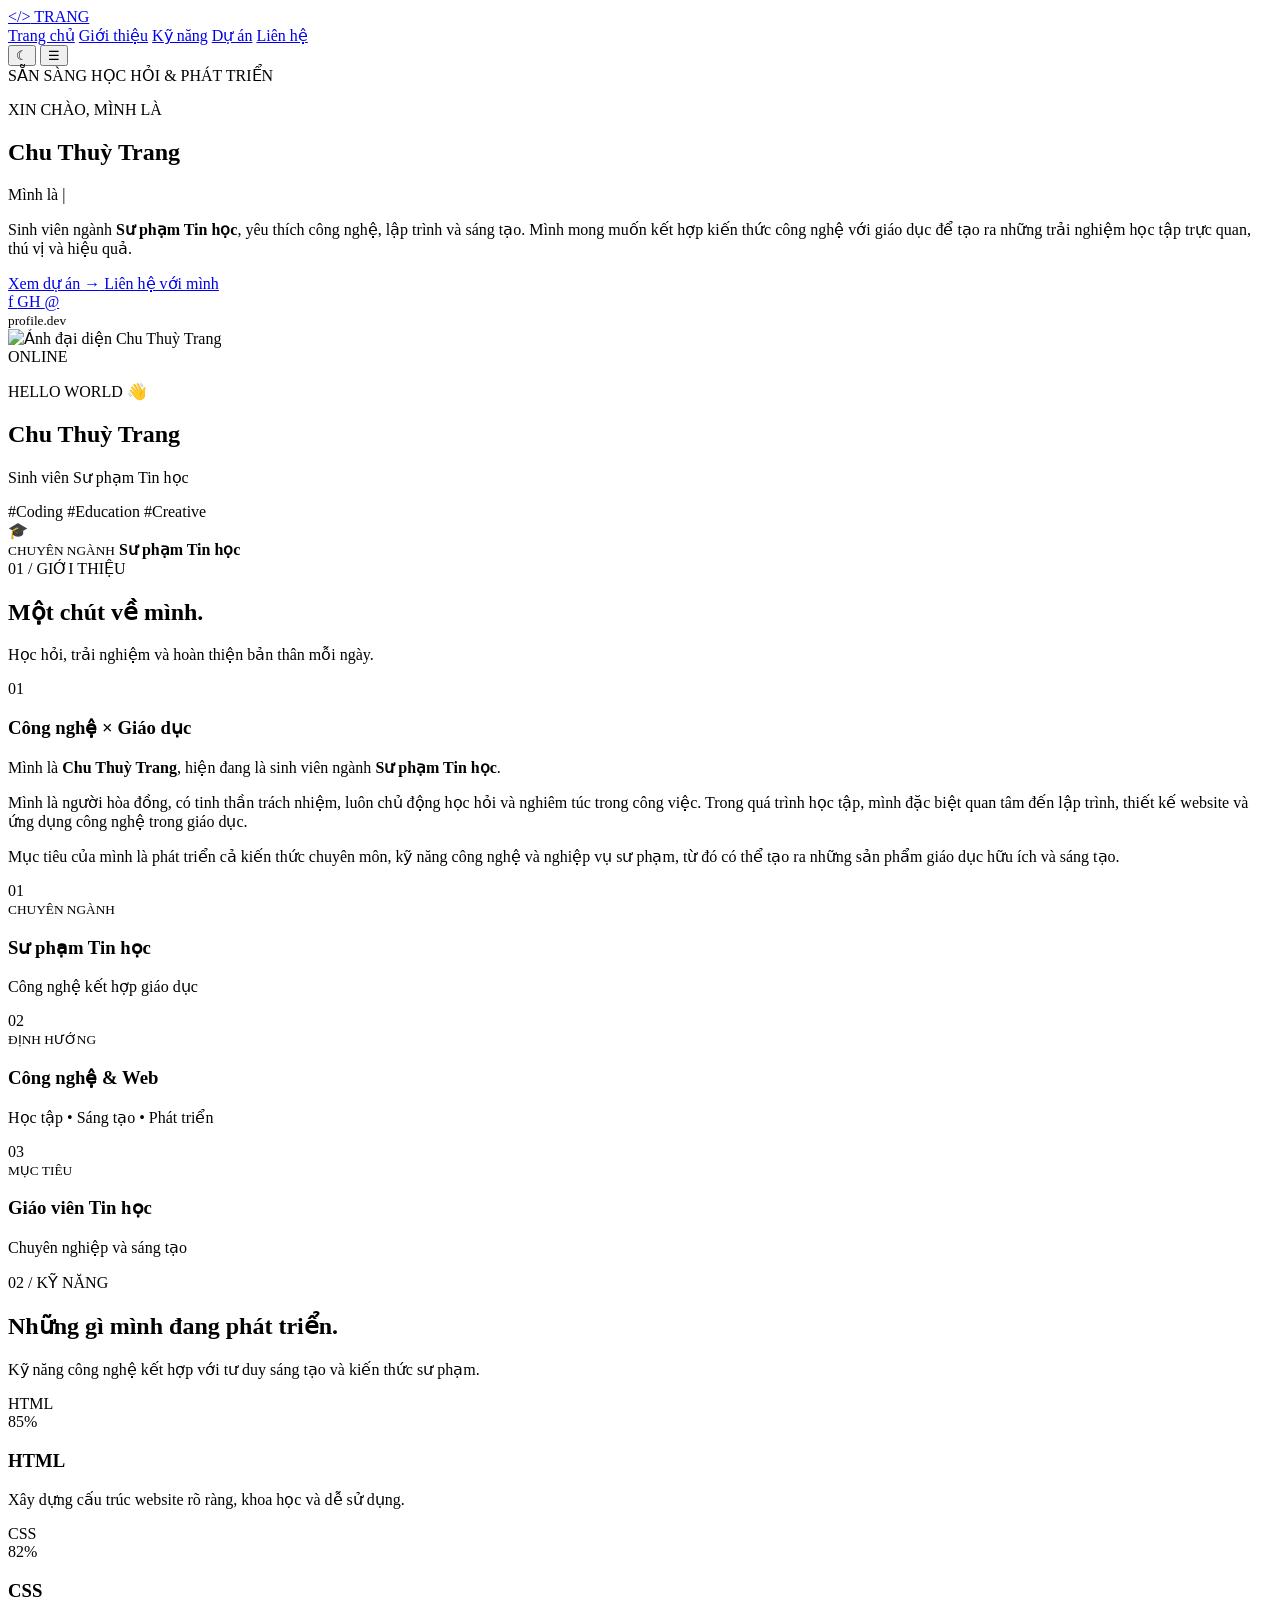
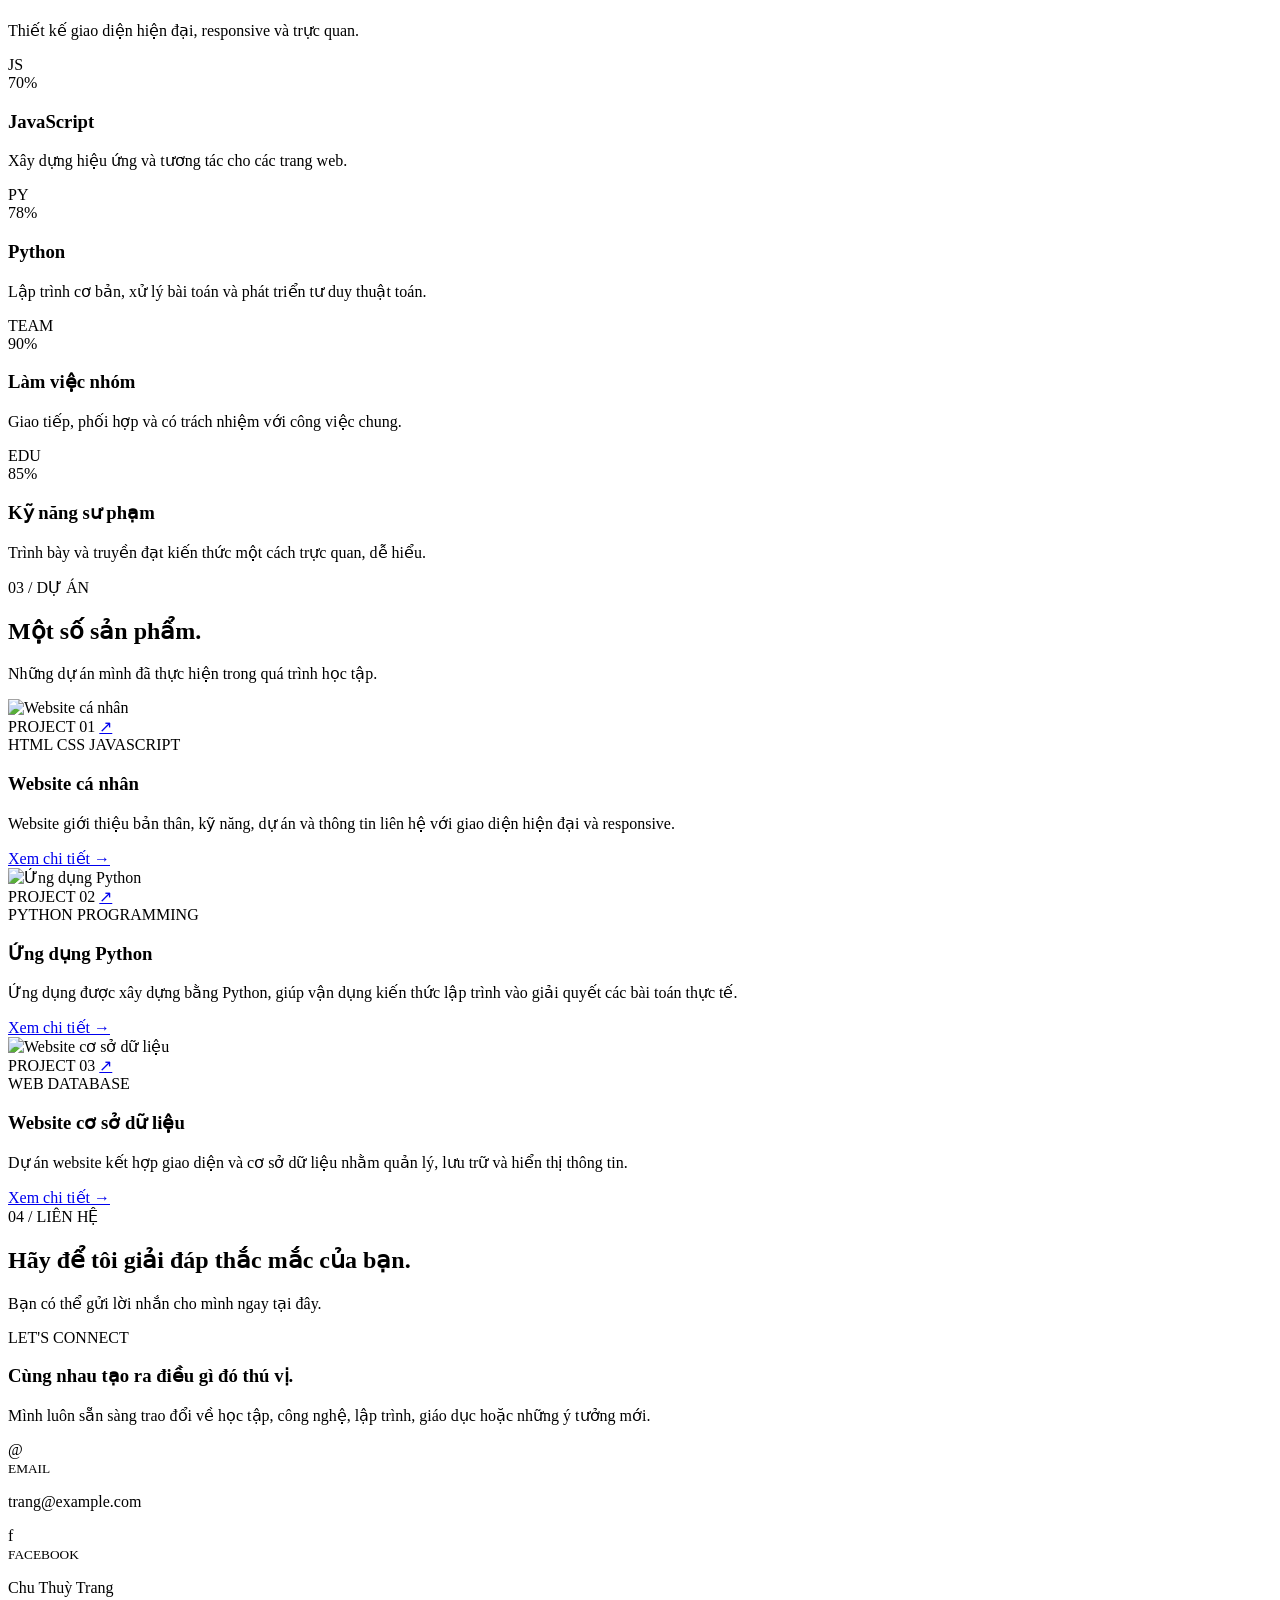
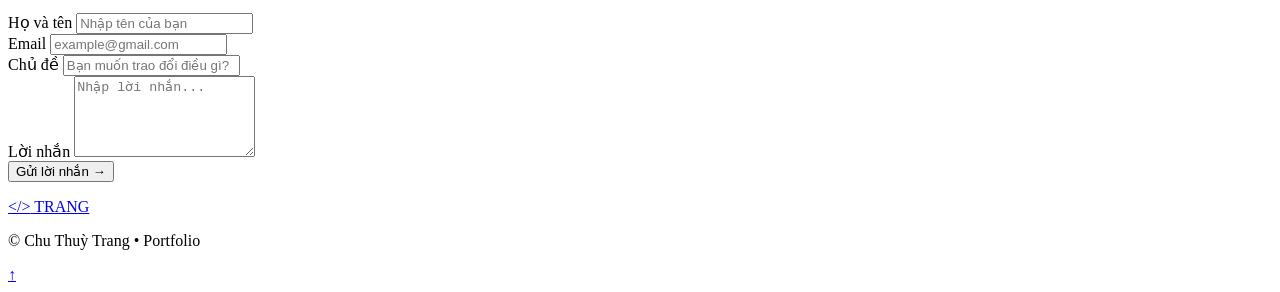
==== index.html @ f40e89d6 "Add files via upload" ====
<!DOCTYPE html>
<html lang="vi">
<head>
    <meta charset="UTF-8">
    <meta name="viewport" content="width=device-width, initial-scale=1.0">

    <title>Chu Thuỳ Trang | Portfolio</title>

    <!-- CSS nằm ngoài thư mục js -->
    <link rel="stylesheet" href="../css/style.css">
</head>

<body>

<!-- ================= HEADER ================= -->

<header class="header">
<a href="#home" class="logo">
        <span>&lt;/&gt;</span> TRANG
    </a>

    <nav class="navbar" id="navbar">
        <a href="#home" class="active">Trang chủ</a>
        <a href="#about">Giới thiệu</a>
        <a href="#skills">Kỹ năng</a>
        <a href="#projects">Dự án</a>
        <a href="#contact">Liên hệ</a>
    </nav>

    <div class="header-right">

        <button id="themeBtn" class="theme-btn" aria-label="Đổi giao diện">
            ☾
        </button>

        <button id="menuBtn" class="menu-btn" aria-label="Mở menu">
            ☰
        </button>

    </div>

</header>


<main>

<!-- ================= HOME ================= -->

<section class="hero" id="home">

    <div class="glow glow-one"></div>
    <div class="glow glow-two"></div>

    <div class="hero-content reveal">

        <div class="available">
            <span></span>
            SẴN SÀNG HỌC HỎI & PHÁT TRIỂN
        </div>

        <p class="hello">
            XIN CHÀO, MÌNH LÀ
        </p>

        <h1>
            Chu Thuỳ
            <span>Trang</span>
        </h1>

        <div class="typing-line">
            Mình là
            <span id="typing"></span>
            <span class="cursor">|</span>
        </div>

        <p class="hero-description">
            Sinh viên ngành
            <strong>Sư phạm Tin học</strong>,
            yêu thích công nghệ, lập trình và sáng tạo.
            Mình mong muốn kết hợp kiến thức công nghệ với
            giáo dục để tạo ra những trải nghiệm học tập
            trực quan, thú vị và hiệu quả.
        </p>

        <div class="hero-buttons">

            <a href="#projects" class="btn btn-primary">
                Xem dự án
                <span>→</span>
            </a>

            <a href="#contact" class="btn btn-outline">
                Liên hệ với mình
            </a>

        </div>

        <div class="social-list">

            <a href="#" title="Facebook">
                f
            </a>

            <a href="#" title="Github">
                GH
            </a>

            <a href="#" title="Email">
                @
            </a>

        </div>

    </div>


    <!-- PROFILE -->

    <div class="profile-area reveal">

       


        <div class="profile-card">

            <div class="window-top">

                <div class="window-dots">
                    <span></span>
                    <span></span>
                    <span></span>
                </div>

                <small>profile.dev</small>

            </div>


            <div class="avatar-box">

                <img
                    src="../images/avatar.png"
                    alt="Ảnh đại diện Chu Thuỳ Trang"
                >

                <div class="avatar-overlay"></div>

                <div class="avatar-status">
                    <span></span>
                    ONLINE
                </div>

            </div>


            <div class="profile-info">

                <p class="profile-label">
                    HELLO WORLD 👋
                </p>

                <h2>Chu Thuỳ Trang</h2>

                <p class="profile-major">
                    Sinh viên Sư phạm Tin học
                </p>


                <div class="profile-tags">
                    <span>#Coding</span>
                    <span>#Education</span>
                    <span>#Creative</span>
                </div>

            </div>

        </div>


        <div class="floating-study">

            <span>🎓</span>

            <div>
                <small>CHUYÊN NGÀNH</small>
                <strong>Sư phạm Tin học</strong>
            </div>

        </div>

    </div>

</section>


<!-- ================= ABOUT ================= -->

<section class="section about-section" id="about">

    <div class="section-heading reveal">

        <div class="section-number">
            01 / GIỚI THIỆU
        </div>

        <h2>
            Một chút về
            <span>mình.</span>
        </h2>

        <p>
            Học hỏi, trải nghiệm và hoàn thiện bản thân mỗi ngày.
        </p>

    </div>


    <div class="about-grid">

        <div class="about-left reveal">

            <div class="big-number">01</div>

            <h3>
                Công nghệ × Giáo dục
            </h3>

            <p>
                Mình là <strong>Chu Thuỳ Trang</strong>,
                hiện đang là sinh viên ngành
                <strong>Sư phạm Tin học</strong>.
            </p>

            <p>
                Mình là người hòa đồng, có tinh thần trách nhiệm,
                luôn chủ động học hỏi và nghiêm túc trong công việc.
                Trong quá trình học tập, mình đặc biệt quan tâm đến
                lập trình, thiết kế website và ứng dụng công nghệ
                trong giáo dục.
            </p>

            <p>
                Mục tiêu của mình là phát triển cả kiến thức
                chuyên môn, kỹ năng công nghệ và nghiệp vụ sư phạm,
                từ đó có thể tạo ra những sản phẩm giáo dục
                hữu ích và sáng tạo.
            </p>

        </div>


        <div class="about-right">

            <div class="about-card reveal">

                <div class="about-icon">
                    01
                </div>

                <div>
                    <small>CHUYÊN NGÀNH</small>
                    <h3>Sư phạm Tin học</h3>
                    <p>Công nghệ kết hợp giáo dục</p>
                </div>

            </div>


            <div class="about-card reveal">

                <div class="about-icon">
                    02
                </div>

                <div>
                    <small>ĐỊNH HƯỚNG</small>
                    <h3>Công nghệ & Web</h3>
                    <p>Học tập • Sáng tạo • Phát triển</p>
                </div>

            </div>


            <div class="about-card reveal">

                <div class="about-icon">
                    03
                </div>

                <div>
                    <small>MỤC TIÊU</small>
                    <h3>Giáo viên Tin học</h3>
                    <p>Chuyên nghiệp và sáng tạo</p>
                </div>

            </div>

        </div>

    </div>

</section>


<!-- ================= SKILLS ================= -->

<section class="section skill-section" id="skills">

    <div class="section-heading reveal">

        <div class="section-number">
            02 / KỸ NĂNG
        </div>

        <h2>
            Những gì mình
            <span>đang phát triển.</span>
        </h2>

        <p>
            Kỹ năng công nghệ kết hợp với tư duy sáng tạo
            và kiến thức sư phạm.
        </p>

    </div>


    <div class="skills-grid">


        <article class="skill-card reveal">

            <div class="skill-top">

                <div class="skill-icon">
                    HTML
                </div>

                <span>85%</span>

            </div>

            <h3>HTML</h3>

            <p>
                Xây dựng cấu trúc website rõ ràng,
                khoa học và dễ sử dụng.
            </p>

            <div class="progress">
                <div data-width="85%"></div>
            </div>

        </article>


        <article class="skill-card reveal">

            <div class="skill-top">

                <div class="skill-icon">
                    CSS
                </div>

                <span>82%</span>

            </div>

            <h3>CSS</h3>

            <p>
                Thiết kế giao diện hiện đại,
                responsive và trực quan.
            </p>

            <div class="progress">
                <div data-width="82%"></div>
            </div>

        </article>


        <article class="skill-card reveal">

            <div class="skill-top">

                <div class="skill-icon">
                    JS
                </div>

                <span>70%</span>

            </div>

            <h3>JavaScript</h3>

            <p>
                Xây dựng hiệu ứng và tương tác
                cho các trang web.
            </p>

            <div class="progress">
                <div data-width="70%"></div>
            </div>

        </article>


        <article class="skill-card reveal">

            <div class="skill-top">

                <div class="skill-icon">
                    PY
                </div>

                <span>78%</span>

            </div>

            <h3>Python</h3>

            <p>
                Lập trình cơ bản, xử lý bài toán
                và phát triển tư duy thuật toán.
            </p>

            <div class="progress">
                <div data-width="78%"></div>
            </div>

        </article>


        <article class="skill-card reveal">

            <div class="skill-top">

                <div class="skill-icon">
                    TEAM
                </div>

                <span>90%</span>

            </div>

            <h3>Làm việc nhóm</h3>

            <p>
                Giao tiếp, phối hợp và có trách nhiệm
                với công việc chung.
            </p>

            <div class="progress">
                <div data-width="90%"></div>
            </div>

        </article>


        <article class="skill-card reveal">

            <div class="skill-top">

                <div class="skill-icon">
                    EDU
                </div>

                <span>85%</span>

            </div>

            <h3>Kỹ năng sư phạm</h3>

            <p>
                Trình bày và truyền đạt kiến thức
                một cách trực quan, dễ hiểu.
            </p>

            <div class="progress">
                <div data-width="85%"></div>
            </div>

        </article>

    </div>

</section>


<!-- ================= PROJECT ================= -->

<section class="section projects-section" id="projects">

    <div class="section-heading reveal">

        <div class="section-number">
            03 / DỰ ÁN
        </div>

        <h2>
            Một số
            <span>sản phẩm.</span>
        </h2>

        <p>
            Những dự án mình đã thực hiện trong quá trình học tập.
        </p>

    </div>


    <div class="projects-grid">


        <!-- PROJECT 1 -->

        <article class="project-card reveal">

            <div class="project-image">

                <img
                    src="../images/websitecanhan.png"
                    alt="Website cá nhân"
                >

                <div class="project-overlay">

                    <span>PROJECT 01</span>

                    <a href="#">
                        ↗
                    </a>

                </div>

            </div>


            <div class="project-content">

                <div class="project-tags">
                    <span>HTML</span>
                    <span>CSS</span>
                    <span>JAVASCRIPT</span>
                </div>

                <h3>Website cá nhân</h3>

                <p>
                    Website giới thiệu bản thân, kỹ năng,
                    dự án và thông tin liên hệ với giao diện
                    hiện đại và responsive.
                </p>

                <a href="#" class="project-link">
                    Xem chi tiết →
                </a>

            </div>

        </article>


        <!-- PROJECT 2 -->

        <article class="project-card reveal">

            <div class="project-image">

                <img
                    src="../images/ungdungpython.jpg"
                    alt="Ứng dụng Python"
                >

                <div class="project-overlay">

                    <span>PROJECT 02</span>

                    <a href="#">
                        ↗
                    </a>

                </div>

            </div>


            <div class="project-content">

                <div class="project-tags">
                    <span>PYTHON</span>
                    <span>PROGRAMMING</span>
                </div>

                <h3>Ứng dụng Python</h3>

                <p>
                    Ứng dụng được xây dựng bằng Python,
                    giúp vận dụng kiến thức lập trình vào
                    giải quyết các bài toán thực tế.
                </p>

                <a href="#" class="project-link">
                    Xem chi tiết →
                </a>

            </div>

        </article>


        <!-- PROJECT 3 -->

        <article class="project-card reveal">

            <div class="project-image">

                <img
                    src="../images/webcosodulieu.jpg"
                    alt="Website cơ sở dữ liệu"
                >

                <div class="project-overlay">

                    <span>PROJECT 03</span>

                    <a href="#">
                        ↗
                    </a>

                </div>

            </div>


            <div class="project-content">

                <div class="project-tags">
                    <span>WEB</span>
                    <span>DATABASE</span>
                </div>

                <h3>Website cơ sở dữ liệu</h3>

                <p>
                    Dự án website kết hợp giao diện
                    và cơ sở dữ liệu nhằm quản lý,
                    lưu trữ và hiển thị thông tin.
                </p>

                <a href="#" class="project-link">
                    Xem chi tiết →
                </a>

            </div>

        </article>

    </div>

</section>



<!-- ================= CONTACT ================= -->

<section class="section contact-section" id="contact">

    <div class="section-heading reveal">

        <div class="section-number">
            04 / LIÊN HỆ
        </div>

        <h2>
            Hãy
            <span>để tôi giải đáp thắc mắc của bạn.</span>
        </h2>

        <p>
            Bạn có thể gửi lời nhắn cho mình ngay tại đây.
        </p>

    </div>
   <div class="contact-grid">

        <div class="contact-left reveal">

            <p class="contact-small">
                LET'S CONNECT
            </p>

            <h3>
                Cùng nhau tạo ra
                điều gì đó
                <span>thú vị.</span>
            </h3>
            <p class="contact-description">
                Mình luôn sẵn sàng trao đổi về học tập,
                công nghệ, lập trình, giáo dục hoặc
                những ý tưởng mới.
            </p>

            <div class="contact-item">

                <div class="contact-icon">@</div>

                <div>
                    <small>EMAIL</small>
                    <p>trang@example.com</p>
                </div>

            </div>

            <div class="contact-item">

                <div class="contact-icon">f</div>

                <div>
                    <small>FACEBOOK</small>
                    <p>Chu Thuỳ Trang</p>
                </div>

            </div>

        </div>

        <form class="contact-form reveal" id="contactForm">

            <div class="form-group">

                <label for="name">
                    Họ và tên
                </label>

                <input
                    id="name"
                    type="text"
                    placeholder="Nhập tên của bạn"
                    required
                >

            </div>


            <div class="form-group">

                <label for="email">
                    Email
                </label>

                <input
                    id="email"
                    type="email"
                    placeholder="example@gmail.com"
                    required
                >

            </div>


            <div class="form-group">

                <label for="subject">
                    Chủ đề
                </label>

                <input
                    id="subject"
                    type="text"
                    placeholder="Bạn muốn trao đổi điều gì?"
                    required
                >

            </div>


            <div class="form-group">

                <label for="messageInput">
                    Lời nhắn
                </label>

                <textarea
                    id="messageInput"
                    rows="5"
                    placeholder="Nhập lời nhắn..."
                    required
                ></textarea>

            </div>


            <button type="submit" class="send-btn">
                Gửi lời nhắn
                <span>→</span>
            </button>

            <p id="formMessage"></p>

        </form>

    </div>

</section>

</main>


<!-- ================= FOOTER ================= -->

<footer>

    <a href="#home" class="footer-logo">
        <span>&lt;/&gt;</span>
        TRANG
    </a>

    <p>
        © <span id="year"></span>
        Chu Thuỳ Trang • Portfolio
    </p>

    <a href="#home" class="back-top">
        ↑
    </a>

</footer>


<!-- index.html và script.js cùng thư mục -->
<script src="script.js"></script>

</body>
</html>
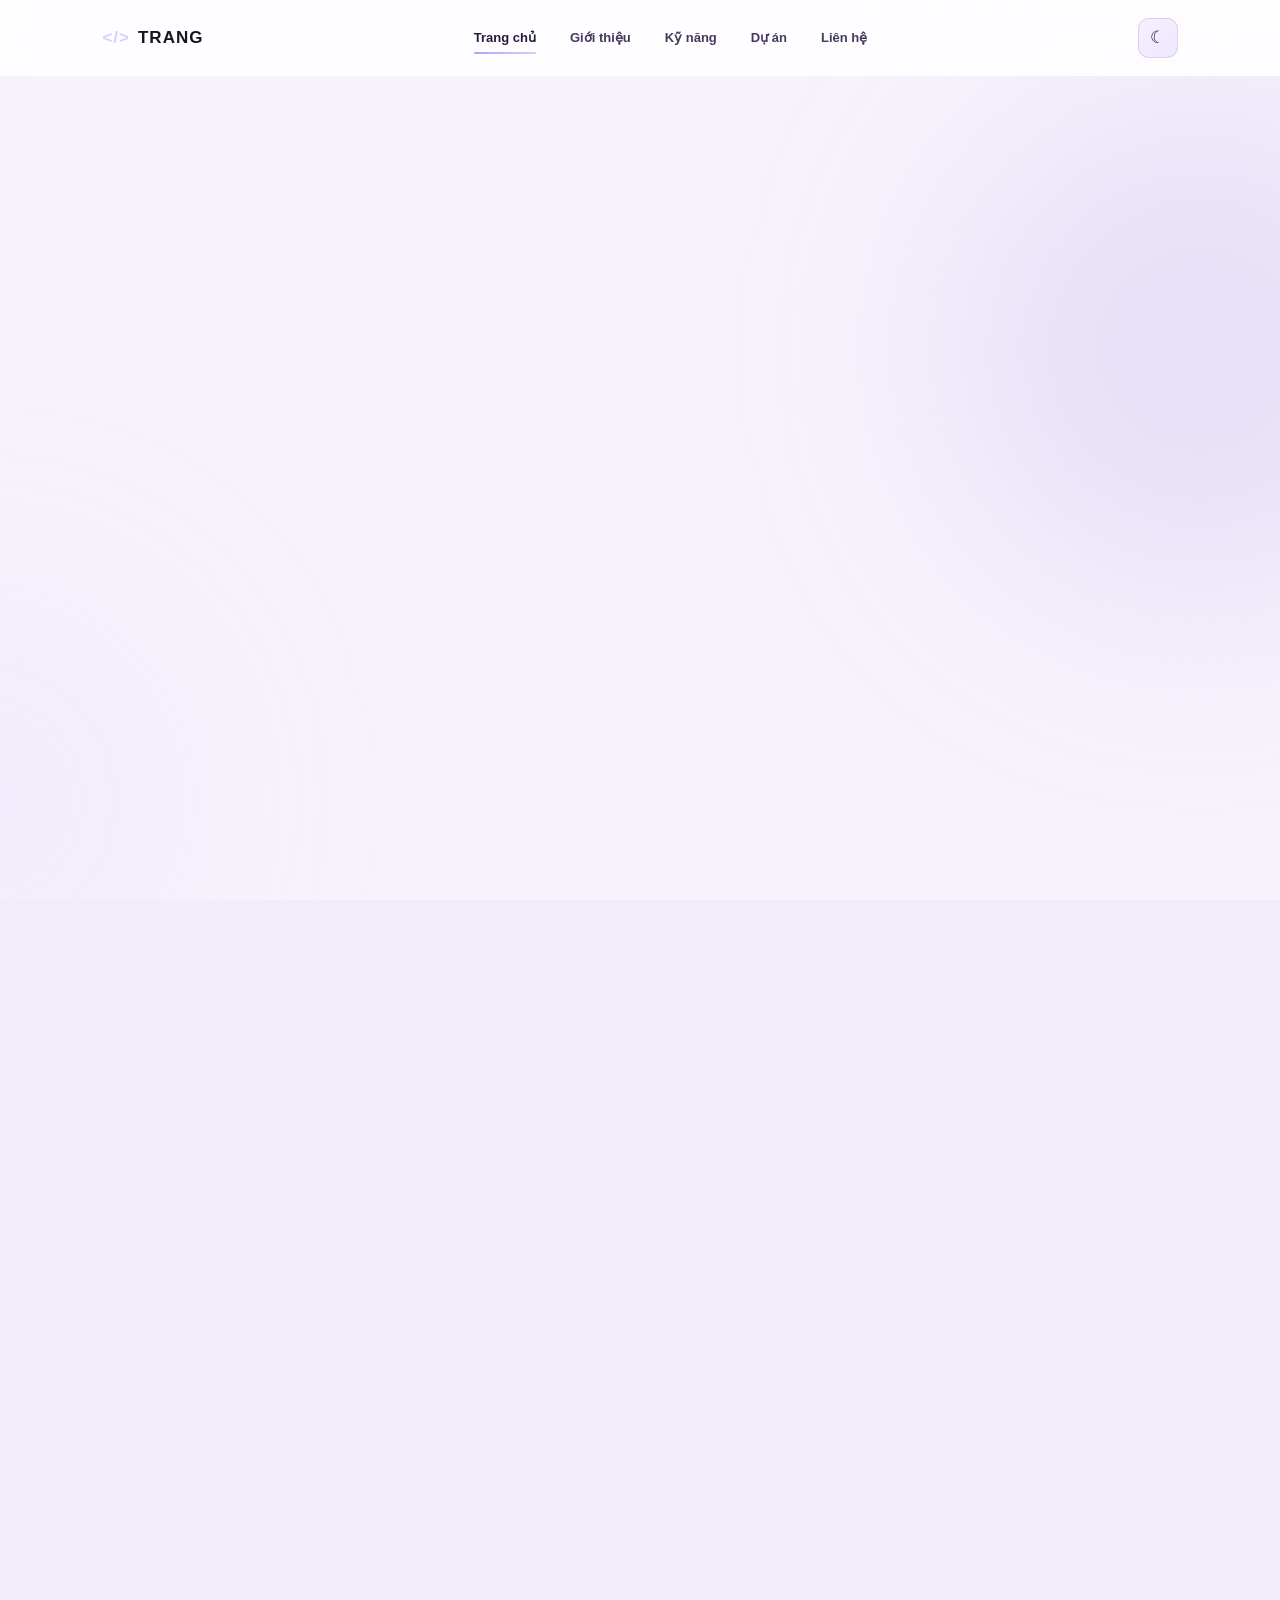
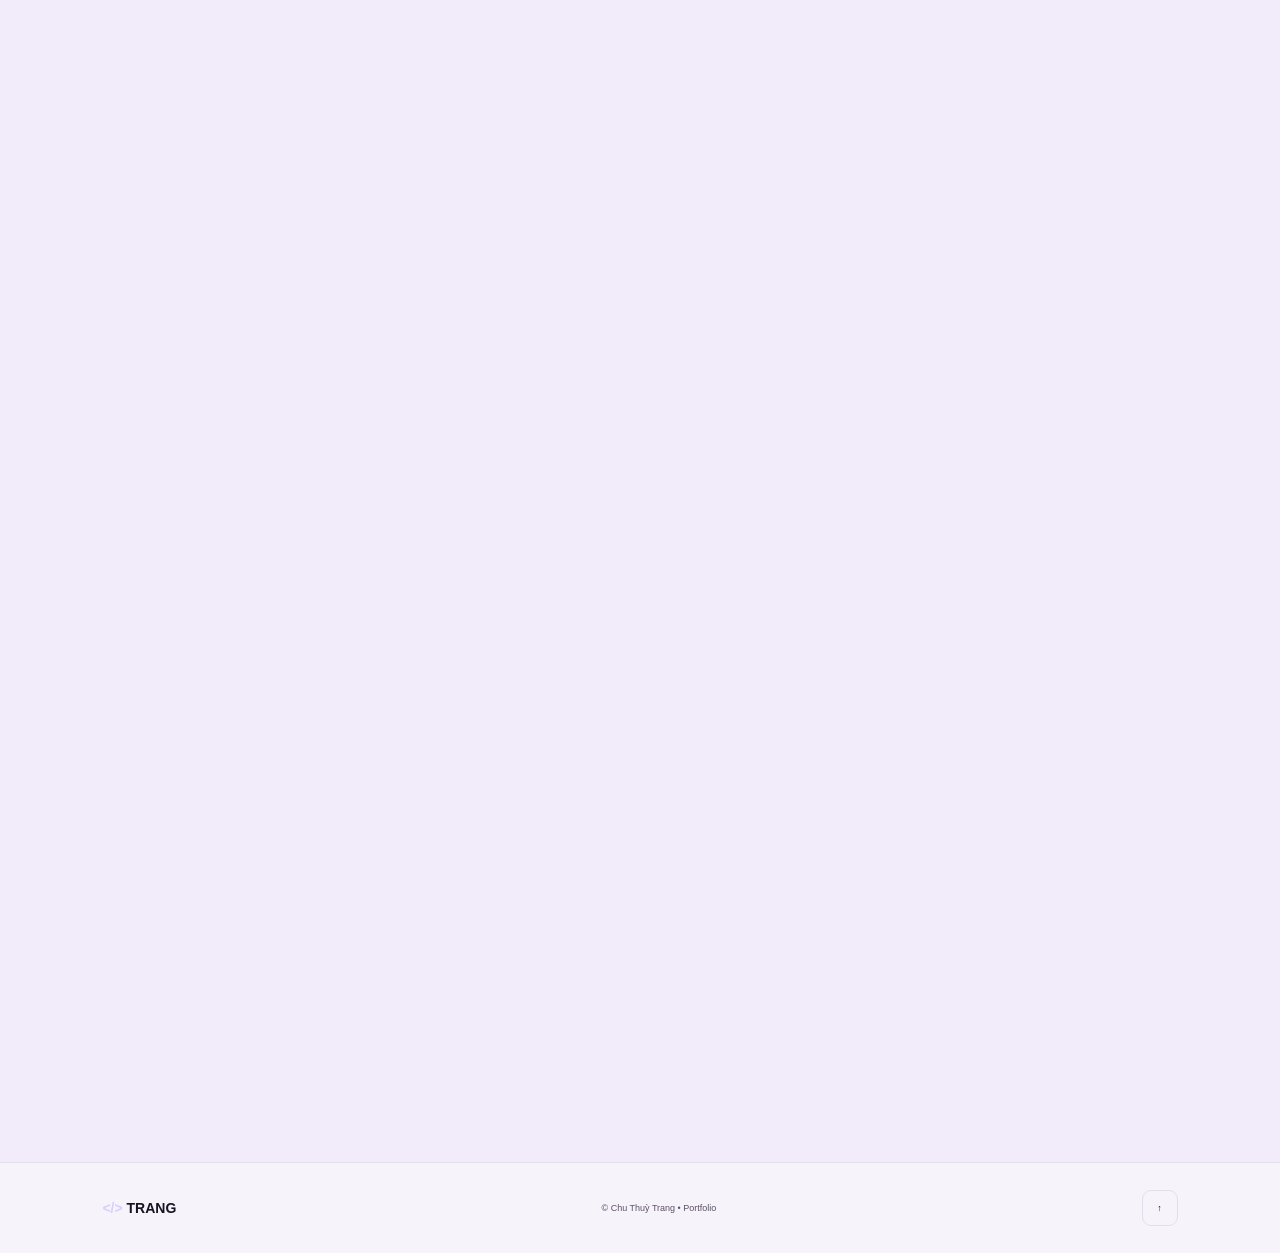
==== commit 92e10883: "Update image and stylesheet paths in index.html" ====
--- a/index.html
+++ b/index.html
@@ -7,7 +7,7 @@
     <title>Chu Thuỳ Trang | Portfolio</title>
 
     <!-- CSS nằm ngoài thư mục js -->
-    <link rel="stylesheet" href="../css/style.css">
+  <link rel="stylesheet" href="style.css">
 </head>
 
 <body>
@@ -139,7 +139,7 @@
             <div class="avatar-box">
 
                 <img
-                    src="../images/avatar.png"
+                    <img src="avatar.png">
                     alt="Ảnh đại diện Chu Thuỳ Trang"
                 >
 
@@ -520,7 +520,7 @@
             <div class="project-image">
 
                 <img
-                    src="../images/websitecanhan.png"
+                   <img src="websitecanhan.png">
                     alt="Website cá nhân"
                 >
 
@@ -569,7 +569,7 @@
             <div class="project-image">
 
                 <img
-                    src="../images/ungdungpython.jpg"
+                   <img src="ungdungpython.jpg">
                     alt="Ứng dụng Python"
                 >
 
@@ -617,7 +617,7 @@
             <div class="project-image">
 
                 <img
-                    src="../images/webcosodulieu.jpg"
+                    <img src="webcosodulieu.jpg">
                     alt="Website cơ sở dữ liệu"
                 >
 
@@ -833,4 +833,4 @@
 <script src="script.js"></script>
 
 </body>
-</html>+</html>
--- a/style.css
+++ b/style.css
@@ -0,0 +1,1853 @@
+/* =========================
+   RESET
+========================= */
+
+* {
+    margin: 0;
+    padding: 0;
+    box-sizing: border-box;
+}
+
+html {
+    scroll-behavior: smooth;
+}
+
+:root {
+    --bg: #f7f3fb;
+    --bg2: #f2ebf9;
+
+    --card: #ffffff;
+    --card2: #f3ebff;
+
+    --text: #1a1322;
+    --muted: #5d4e68;
+
+    --purple: #a98ef1;
+    --purple2: #c9b6ff;
+
+    --cyan: #d9ccff;
+
+    --border: rgba(117, 92, 173, 0.14);
+
+    --gradient: linear-gradient(
+        135deg,
+        #b7a0ff,
+        #d9ccff
+    );
+
+    --shadow:
+        0 30px 80px rgba(117, 92, 173, 0.16);
+}
+
+
+/* =========================
+   BODY
+========================= */
+
+body {
+    font-family:
+        Inter,
+        -apple-system,
+        BlinkMacSystemFont,
+        "Segoe UI",
+        Arial,
+        sans-serif;
+
+    background: var(--bg);
+    color: var(--text);
+
+    overflow-x: hidden;
+}
+
+a {
+    text-decoration: none;
+    color: inherit;
+}
+
+button,
+input,
+textarea {
+    font: inherit;
+}
+
+
+/* =========================
+   LIGHT MODE
+========================= */
+
+body.light-mode {
+    --bg: #f8f4ff;
+    --bg2: #f3edff;
+
+    --card: #ffffff;
+    --card2: #f1eaff;
+
+    --text: #1d1527;
+    --muted: #5b4d65;
+
+    --border: rgba(117, 92, 173, 0.14);
+
+    --shadow:
+        0 30px 80px rgba(117, 92, 173, 0.14);
+}
+
+
+/* =========================
+   HEADER
+========================= */
+
+.header {
+    width: 100%;
+    height: 76px;
+
+    position: fixed;
+    top: 0;
+    left: 0;
+
+    z-index: 1000;
+
+    padding: 0 8%;
+
+    display: flex;
+    align-items: center;
+    justify-content: space-between;
+
+    background: rgba(255, 255, 255, 0.83);
+
+    backdrop-filter: blur(20px);
+    -webkit-backdrop-filter: blur(20px);
+
+    border-bottom: 1px solid transparent;
+
+    transition: 0.3s;
+}
+
+body.light-mode .header {
+    background: rgba(255, 255, 255, 0.84);
+}
+
+.header.scrolled {
+    border-bottom-color: var(--border);
+
+    box-shadow:
+        0 8px 30px rgba(0, 0, 0, 0.08);
+}
+
+
+/* LOGO */
+
+.logo {
+    display: flex;
+    align-items: center;
+    gap: 8px;
+
+    font-size: 17px;
+    font-weight: 900;
+
+    letter-spacing: 1px;
+}
+
+.logo span {
+    color: var(--cyan);
+}
+
+
+/* NAV */
+
+.navbar {
+    display: flex;
+    align-items: center;
+    gap: 34px;
+}
+
+.navbar a {
+    position: relative;
+
+    color: #47395c;
+
+    font-size: 13px;
+    font-weight: 800;
+
+    transition: 0.3s;
+}
+
+.navbar a:hover,
+.navbar a.active {
+    color: #2a1b39;
+}
+
+.navbar a::after {
+    content: "";
+
+    width: 0;
+    height: 2px;
+
+    position: absolute;
+    left: 0;
+    bottom: -9px;
+
+    border-radius: 20px;
+
+    background: var(--gradient);
+
+    transition: 0.3s;
+}
+
+.navbar a:hover::after,
+.navbar a.active::after {
+    width: 100%;
+}
+
+
+/* HEADER BUTTON */
+
+.header-right {
+    display: flex;
+    gap: 10px;
+}
+
+.theme-btn,
+.menu-btn {
+    width: 40px;
+    height: 40px;
+
+    border: 1px solid rgba(126, 101, 181, 0.2);
+    border-radius: 11px;
+
+    background: linear-gradient(135deg, #f7f0ff, #efe7ff);
+    color: #2d1f3d;
+
+    cursor: pointer;
+
+    font-size: 17px;
+
+    transition: 0.3s;
+}
+
+.theme-btn:hover,
+.menu-btn:hover {
+    transform: translateY(-2px);
+
+    border-color: #a98ef1;
+    box-shadow: 0 8px 18px rgba(169, 142, 241, 0.18);
+}
+
+.menu-btn {
+    display: none;
+}
+
+
+/* =========================
+   HERO
+========================= */
+
+.hero {
+    position: relative;
+
+    min-height: 100vh;
+
+    padding: 135px 9% 90px;
+
+    display: grid;
+
+    grid-template-columns:
+        minmax(0, 1.15fr)
+        minmax(350px, 0.85fr);
+
+    align-items: center;
+
+    gap: 90px;
+
+    overflow: hidden;
+}
+
+
+/* BACKGROUND GLOW */
+
+.glow {
+    position: absolute;
+
+    border-radius: 50%;
+
+    filter: blur(110px);
+
+    pointer-events: none;
+}
+
+.glow-one {
+    width: 500px;
+    height: 500px;
+
+    right: -170px;
+    top: 100px;
+
+    background:
+        rgba(169, 142, 241, 0.2);
+}
+
+.glow-two {
+    width: 400px;
+    height: 400px;
+
+    left: -220px;
+    bottom: -100px;
+
+    background:
+        rgba(196, 182, 255, 0.12);
+}
+
+
+/* HERO TEXT */
+
+.hero-content {
+    position: relative;
+    z-index: 2;
+}
+
+.available {
+    width: fit-content;
+
+    display: flex;
+    align-items: center;
+    gap: 9px;
+
+    padding: 8px 13px;
+
+    margin-bottom: 27px;
+
+    border: 1px solid rgba(116, 90, 168, 0.14);
+    border-radius: 100px;
+
+    background: rgba(255, 255, 255, 0.4);
+
+    color: #443857;
+
+    font-size: 9px;
+    font-weight: 800;
+
+    letter-spacing: 1.4px;
+}
+
+.available span {
+    width: 7px;
+    height: 7px;
+
+    background: #3ee58a;
+
+    border-radius: 50%;
+
+    box-shadow:
+        0 0 13px #3ee58a;
+}
+
+
+.hello {
+    margin-bottom: 12px;
+
+    color: #7a5cd0;
+
+    font-size: 11px;
+    font-weight: 800;
+
+    letter-spacing: 4px;
+}
+
+
+.hero h1 {
+    max-width: 700px;
+
+    margin-bottom: 22px;
+
+    font-size:
+        clamp(58px, 6.7vw, 100px);
+
+    line-height: 0.95;
+
+    letter-spacing: -6px;
+    color: #1d1527;
+}
+
+.hero h1 span {
+    display: block;
+
+    color: transparent;
+
+    -webkit-text-stroke:
+        1.3px #b7a0ff;
+}
+
+
+.typing-line {
+    min-height: 35px;
+
+    margin-bottom: 20px;
+
+    font-size:
+        clamp(18px, 2vw, 24px);
+
+    font-weight: 700;
+    color: #3a2d45;
+}
+
+#typing {
+    color: #785cd8;
+}
+
+.cursor {
+    color: #ac8df2;
+
+    animation:
+        blink 0.7s infinite;
+}
+
+@keyframes blink {
+
+    50% {
+        opacity: 0;
+    }
+
+}
+
+
+.hero-description {
+    max-width: 650px;
+
+    margin-bottom: 33px;
+
+    color: #524a5d;
+
+    font-size: 14px;
+
+    line-height: 1.9;
+}
+
+.hero-description strong {
+    color: #291d35;
+}
+
+
+/* BUTTONS */
+
+.hero-buttons {
+    display: flex;
+    flex-wrap: wrap;
+
+    gap: 12px;
+}
+
+.btn {
+    min-height: 50px;
+
+    padding: 0 22px;
+
+    display: inline-flex;
+    align-items: center;
+    justify-content: center;
+
+    gap: 12px;
+
+    border-radius: 11px;
+
+    font-size: 12px;
+    font-weight: 700;
+
+    transition: 0.3s;
+}
+
+.btn-primary {
+    color: #2a1d3a;
+
+    background: linear-gradient(135deg, #cbb7ff, #eae0ff);
+
+    box-shadow:
+        0 12px 35px
+        rgba(147, 120, 224, 0.22);
+}
+
+.btn-outline {
+    border: 1px solid rgba(122, 92, 208, 0.18);
+
+    background:
+        rgba(255, 255, 255, 0.5);
+    color: #2f233d;
+}
+
+.btn:hover {
+    transform: translateY(-4px);
+}
+
+
+/* SOCIAL */
+
+.social-list {
+    display: flex;
+
+    gap: 10px;
+
+    margin-top: 29px;
+}
+
+.social-list a {
+    width: 39px;
+    height: 39px;
+
+    display: flex;
+    align-items: center;
+    justify-content: center;
+
+    border: 1px solid var(--border);
+    border-radius: 10px;
+
+    color: var(--muted);
+
+    font-size: 10px;
+    font-weight: 800;
+
+    transition: 0.3s;
+}
+
+.social-list a:hover {
+    color: white;
+
+    background: var(--purple);
+
+    border-color: var(--purple);
+
+    transform: translateY(-4px);
+}
+
+
+/* =========================
+   PROFILE
+========================= */
+
+.profile-area {
+    position: relative;
+
+    z-index: 2;
+
+    display: flex;
+    justify-content: center;
+}
+
+.profile-card {
+    width: 100%;
+    max-width: 390px;
+
+    padding: 14px;
+
+    border: 1px solid var(--border);
+    border-radius: 25px;
+
+    background:
+        linear-gradient(
+            145deg,
+            var(--card2),
+            var(--card)
+        );
+
+    box-shadow: var(--shadow);
+
+    transition:
+        transform 0.2s ease;
+}
+
+
+.window-top {
+    height: 35px;
+
+    padding: 0 5px;
+
+    display: flex;
+    align-items: center;
+    justify-content: space-between;
+
+    color: var(--muted);
+}
+
+.window-dots {
+    display: flex;
+    gap: 5px;
+}
+
+.window-dots span {
+    width: 7px;
+    height: 7px;
+
+    border-radius: 50%;
+}
+
+.window-dots span:nth-child(1) {
+    background: #ff6262;
+}
+
+.window-dots span:nth-child(2) {
+    background: #ffc95b;
+}
+
+.window-dots span:nth-child(3) {
+    background: #4ddd8b;
+}
+
+.window-top small {
+    font-size: 9px;
+}
+
+
+/* AVATAR */
+
+.avatar-box {
+    position: relative;
+
+    width: 100%;
+    height: 390px;
+
+    overflow: hidden;
+
+    border-radius: 18px;
+
+    background: #111827;
+}
+
+.avatar-box img {
+    width: 100%;
+    height: 100%;
+
+    display: block;
+
+    object-fit: cover;
+
+    transition: 0.5s;
+}
+
+.profile-card:hover .avatar-box img {
+    transform: scale(1.04);
+}
+
+.avatar-overlay {
+    position: absolute;
+    inset: 0;
+
+    background:
+        linear-gradient(
+            to top,
+            rgba(5, 8, 15, 0.7),
+            transparent 45%
+        );
+}
+
+.avatar-status {
+    position: absolute;
+
+    left: 15px;
+    bottom: 15px;
+
+    display: flex;
+    align-items: center;
+    gap: 7px;
+
+    padding: 7px 10px;
+
+    color: white;
+
+    background:
+        rgba(5, 8, 15, 0.7);
+
+    backdrop-filter: blur(10px);
+
+    border:
+        1px solid rgba(255, 255, 255, 0.1);
+
+    border-radius: 100px;
+
+    font-size: 8px;
+    font-weight: 800;
+
+    letter-spacing: 1px;
+}
+
+.avatar-status span {
+    width: 6px;
+    height: 6px;
+
+    border-radius: 50%;
+
+    background: #3ee58a;
+
+    box-shadow:
+        0 0 8px #3ee58a;
+}
+
+
+/* PROFILE INFO */
+
+.profile-info {
+    padding: 20px 9px 10px;
+}
+
+.profile-label {
+    color: var(--cyan);
+
+    font-size: 8px;
+    font-weight: 800;
+
+    letter-spacing: 2px;
+}
+
+.profile-info h2 {
+    margin: 6px 0;
+
+    font-size: 22px;
+}
+
+.profile-major {
+    color: var(--muted);
+
+    font-size: 11px;
+}
+
+.profile-tags {
+    display: flex;
+    flex-wrap: wrap;
+
+    gap: 6px;
+
+    margin-top: 15px;
+}
+
+.profile-tags span {
+    padding: 6px 8px;
+
+    border-radius: 6px;
+
+    background:
+        rgba(123, 108, 255, 0.1);
+
+    color: var(--purple2);
+
+    font-size: 8px;
+}
+
+
+/* FLOAT CARD */
+
+.floating-code,
+.floating-study {
+    position: absolute;
+
+    z-index: 5;
+
+    padding: 11px 14px;
+
+    display: flex;
+    align-items: center;
+
+    gap: 10px;
+
+    border: 1px solid var(--border);
+    border-radius: 13px;
+
+    background: var(--card);
+
+    box-shadow:
+        0 15px 40px rgba(0, 0, 0, 0.3);
+
+    animation:
+        floating 4s ease-in-out infinite;
+}
+
+.floating-code {
+    left: -60px;
+    top: 80px;
+}
+
+.floating-study {
+    right: -60px;
+    bottom: 90px;
+
+    animation-delay: 1s;
+}
+
+.floating-code > span,
+.floating-study > span {
+    width: 34px;
+    height: 34px;
+
+    display: flex;
+    align-items: center;
+    justify-content: center;
+
+    border-radius: 9px;
+
+    background:
+        rgba(123, 108, 255, 0.1);
+
+    color: var(--purple2);
+
+    font-size: 13px;
+    font-weight: 900;
+}
+
+.floating-code small,
+.floating-study small {
+    display: block;
+
+    margin-bottom: 2px;
+
+    color: var(--muted);
+
+    font-size: 7px;
+}
+
+.floating-code strong,
+.floating-study strong {
+    display: block;
+
+    font-size: 9px;
+}
+
+@keyframes floating {
+
+    0%,
+    100% {
+        transform: translateY(0);
+    }
+
+    50% {
+        transform: translateY(-12px);
+    }
+
+}
+
+
+/* =========================
+   SECTION COMMON
+========================= */
+
+.section {
+    padding: 115px 9%;
+}
+
+.section-heading {
+    max-width: 700px;
+
+    margin-bottom: 60px;
+}
+
+.section-number {
+    margin-bottom: 12px;
+
+    color: var(--cyan);
+
+    font-size: 9px;
+    font-weight: 800;
+
+    letter-spacing: 3px;
+}
+
+.section-heading h2 {
+    margin-bottom: 13px;
+
+    font-size:
+        clamp(35px, 4.5vw, 55px);
+
+    letter-spacing: -2px;
+
+    line-height: 1.15;
+}
+
+.section-heading h2 span {
+    color: var(--purple2);
+}
+
+.section-heading > p {
+    color: var(--muted);
+
+    font-size: 13px;
+}
+
+
+/* =========================
+   ABOUT
+========================= */
+
+.about-section {
+    background: var(--bg2);
+}
+
+.about-grid {
+    display: grid;
+
+    grid-template-columns:
+        1fr 1fr;
+
+    gap: 90px;
+}
+
+.big-number {
+    margin-bottom: -25px;
+
+    color:
+        rgba(123, 108, 255, 0.09);
+
+    font-size: 100px;
+    font-weight: 900;
+
+    line-height: 1;
+}
+
+.about-left h3 {
+    margin-bottom: 25px;
+
+    font-size: 27px;
+}
+
+.about-left p {
+    margin-bottom: 16px;
+
+    color: var(--muted);
+
+    font-size: 13px;
+    line-height: 1.9;
+}
+
+.about-left strong {
+    color: var(--text);
+}
+
+.about-right {
+    display: flex;
+    flex-direction: column;
+
+    gap: 14px;
+}
+
+.about-card {
+    padding: 22px;
+
+    display: flex;
+    align-items: center;
+
+    gap: 17px;
+
+    border: 1px solid var(--border);
+    border-radius: 16px;
+
+    background: var(--card);
+
+    transition: 0.3s;
+}
+
+.about-card:hover {
+    transform: translateX(8px);
+
+    border-color:
+        rgba(123, 108, 255, 0.5);
+}
+
+.about-icon {
+    min-width: 50px;
+    height: 50px;
+
+    display: flex;
+    align-items: center;
+    justify-content: center;
+
+    border-radius: 13px;
+
+    background:
+        rgba(123, 108, 255, 0.1);
+
+    color: var(--purple2);
+
+    font-size: 11px;
+    font-weight: 900;
+}
+
+.about-card small {
+    color: var(--cyan);
+
+    font-size: 7px;
+    font-weight: 800;
+
+    letter-spacing: 2px;
+}
+
+.about-card h3 {
+    margin: 4px 0;
+
+    font-size: 14px;
+}
+
+.about-card p {
+    color: var(--muted);
+
+    font-size: 10px;
+}
+
+
+/* =========================
+   SKILLS
+========================= */
+
+.skill-section {
+    background: var(--bg);
+}
+
+.skills-grid {
+    display: grid;
+
+    grid-template-columns:
+        repeat(3, 1fr);
+
+    gap: 18px;
+}
+
+.skill-card {
+    padding: 25px;
+
+    border: 1px solid var(--border);
+    border-radius: 18px;
+
+    background: var(--card);
+
+    transition: 0.35s;
+}
+
+.skill-card:hover {
+    transform: translateY(-8px);
+
+    border-color:
+        rgba(123, 108, 255, 0.55);
+
+    box-shadow:
+        0 20px 60px rgba(0, 0, 0, 0.25);
+}
+
+.skill-top {
+    display: flex;
+    align-items: center;
+    justify-content: space-between;
+
+    margin-bottom: 19px;
+}
+
+.skill-icon {
+    width: 48px;
+    height: 48px;
+
+    display: flex;
+    align-items: center;
+    justify-content: center;
+
+    border-radius: 12px;
+
+    background:
+        rgba(123, 108, 255, 0.1);
+
+    color: var(--purple2);
+
+    font-size: 9px;
+    font-weight: 900;
+}
+
+.skill-top > span {
+    color: var(--muted);
+
+    font-size: 9px;
+}
+
+.skill-card h3 {
+    margin-bottom: 9px;
+
+    font-size: 16px;
+}
+
+.skill-card p {
+    min-height: 55px;
+
+    color: var(--muted);
+
+    font-size: 11px;
+    line-height: 1.8;
+}
+
+.progress {
+    width: 100%;
+    height: 5px;
+
+    margin-top: 19px;
+
+    overflow: hidden;
+
+    border-radius: 100px;
+
+    background:
+        rgba(255, 255, 255, 0.07);
+}
+
+body.light-mode .progress {
+    background:
+        rgba(0, 0, 0, 0.08);
+}
+
+.progress div {
+    width: 0;
+    height: 100%;
+
+    border-radius: inherit;
+
+    background: var(--gradient);
+
+    transition:
+        width 1.4s ease;
+}
+
+
+/* =========================
+   PROJECTS
+========================= */
+
+.projects-section {
+    background: var(--bg2);
+}
+
+.projects-grid {
+    display: grid;
+
+    grid-template-columns:
+        repeat(3, 1fr);
+
+    gap: 20px;
+}
+
+.project-card {
+    overflow: hidden;
+
+    border: 1px solid var(--border);
+    border-radius: 20px;
+
+    background: var(--card);
+
+    transition: 0.4s;
+}
+
+.project-card:hover {
+    transform: translateY(-9px);
+
+    border-color:
+        rgba(123, 108, 255, 0.5);
+
+    box-shadow: var(--shadow);
+}
+
+.project-image {
+    position: relative;
+
+    height: 240px;
+
+    overflow: hidden;
+
+    background: #101624;
+}
+
+.project-image img {
+    width: 100%;
+    height: 100%;
+
+    display: block;
+
+    object-fit: cover;
+
+    transition: 0.6s;
+}
+
+.project-card:hover
+.project-image img {
+    transform: scale(1.07);
+}
+
+.project-overlay {
+    position: absolute;
+    inset: 0;
+
+    padding: 18px;
+
+    display: flex;
+    align-items: flex-start;
+    justify-content: space-between;
+
+    background:
+        linear-gradient(
+            to bottom,
+            rgba(4, 6, 12, 0.5),
+            transparent 50%
+        );
+}
+
+.project-overlay > span {
+    padding: 6px 9px;
+
+    border-radius: 100px;
+
+    color: white;
+
+    background:
+        rgba(5, 8, 15, 0.7);
+
+    backdrop-filter: blur(10px);
+
+    font-size: 7px;
+    font-weight: 800;
+
+    letter-spacing: 1px;
+}
+
+.project-overlay > a {
+    width: 35px;
+    height: 35px;
+
+    display: flex;
+    align-items: center;
+    justify-content: center;
+
+    border-radius: 50%;
+
+    color: white;
+
+    background:
+        rgba(5, 8, 15, 0.7);
+
+    backdrop-filter: blur(10px);
+
+    transition: 0.3s;
+}
+
+.project-overlay > a:hover {
+    background: var(--purple);
+
+    transform: rotate(45deg);
+}
+
+.project-content {
+    padding: 24px;
+}
+
+.project-tags {
+    display: flex;
+    flex-wrap: wrap;
+
+    gap: 5px;
+
+    margin-bottom: 13px;
+}
+
+.project-tags span {
+    padding: 5px 7px;
+
+    border-radius: 5px;
+
+    background:
+        rgba(123, 108, 255, 0.1);
+
+    color: var(--purple2);
+
+    font-size: 7px;
+    font-weight: 700;
+}
+
+.project-content h3 {
+    margin-bottom: 10px;
+
+    font-size: 18px;
+}
+
+.project-content > p {
+    min-height: 70px;
+
+    color: var(--muted);
+
+    font-size: 11px;
+    line-height: 1.8;
+}
+
+.project-link {
+    display: inline-block;
+
+    margin-top: 15px;
+
+    color: var(--cyan);
+
+    font-size: 10px;
+    font-weight: 700;
+
+    transition: 0.3s;
+}
+
+.project-link:hover {
+    transform: translateX(5px);
+}
+
+
+/* =========================
+   QUOTE
+========================= */
+
+.quote-section {
+    position: relative;
+
+    padding: 110px 9%;
+
+    overflow: hidden;
+
+    background:
+        radial-gradient(
+            circle at center,
+            rgba(123, 108, 255, 0.12),
+            transparent 60%
+        );
+}
+
+.quote {
+    max-width: 850px;
+
+    margin: auto;
+
+    text-align: center;
+}
+
+.quote-mark {
+    display: block;
+
+    height: 50px;
+
+    color: var(--purple);
+
+    font-size: 70px;
+
+    line-height: 1;
+}
+
+.quote h2 {
+    font-size:
+        clamp(25px, 3.5vw, 43px);
+
+    line-height: 1.45;
+
+    letter-spacing: -1px;
+}
+
+.quote h2 span {
+    color: var(--purple2);
+}
+
+.quote p {
+    margin-top: 25px;
+
+    color: var(--muted);
+
+    font-size: 8px;
+    font-weight: 800;
+
+    letter-spacing: 3px;
+}
+
+
+/* =========================
+   CONTACT
+========================= */
+
+.contact-section {
+    background: var(--bg2);
+}
+
+.contact-grid {
+    display: grid;
+
+    grid-template-columns:
+        0.85fr 1.15fr;
+
+    gap: 80px;
+    align-items: center;
+}
+
+.contact-left {
+    display: flex;
+    flex-direction: column;
+}
+
+.contact-small {
+    margin-bottom: 12px;
+
+    color: var(--cyan);
+
+    font-size: 8px;
+    font-weight: 800;
+
+    letter-spacing: 3px;
+}
+
+.contact-left > h3 {
+    max-width: 450px;
+
+    margin-bottom: 20px;
+
+    font-size:
+        clamp(28px, 4vw, 43px);
+
+    line-height: 1.2;
+
+    letter-spacing: -2px;
+}
+
+.contact-left > h3 span {
+    color: var(--purple2);
+}
+
+.contact-description {
+    max-width: 430px;
+
+    margin-bottom: 30px;
+
+    color: var(--muted);
+
+    font-size: 12px;
+    line-height: 1.9;
+}
+
+.contact-item {
+    max-width: 420px;
+
+    margin-bottom: 10px;
+
+    padding: 13px;
+
+    display: flex;
+    align-items: center;
+
+    gap: 13px;
+
+    border: 1px solid var(--border);
+    border-radius: 12px;
+
+    background: rgba(255, 255, 255, 0.45);
+
+    transition: 0.3s;
+}
+
+.contact-item:hover {
+    transform: translateX(6px);
+
+    border-color:
+        rgba(123, 108, 255, 0.5);
+}
+
+.contact-icon {
+    width: 40px;
+    height: 40px;
+
+    display: flex;
+    align-items: center;
+    justify-content: center;
+
+    border-radius: 10px;
+
+    background:
+        rgba(123, 108, 255, 0.1);
+
+    color: var(--purple2);
+
+    font-size: 11px;
+    font-weight: 900;
+}
+
+.contact-item small {
+    color: var(--muted);
+
+    font-size: 7px;
+    font-weight: 700;
+}
+
+.contact-item p {
+    margin-top: 3px;
+
+    font-size: 10px;
+    font-weight: 600;
+}
+
+
+/* FORM */
+
+.contact-form {
+    padding: 28px;
+
+    border: 1px solid var(--border);
+    border-radius: 20px;
+
+    background: var(--card);
+    box-shadow: 0 18px 40px rgba(211, 108, 162, 0.08);
+}
+
+.form-group {
+    margin-bottom: 15px;
+}
+
+.form-group label {
+    display: block;
+
+    margin-bottom: 7px;
+
+    color: var(--muted);
+
+    font-size: 9px;
+    font-weight: 700;
+}
+
+.form-group input,
+.form-group textarea {
+    width: 100%;
+
+    padding: 13px 14px;
+
+    outline: none;
+
+    border: 1px solid var(--border);
+    border-radius: 9px;
+
+    color: var(--text);
+
+    background:
+        rgba(255, 255, 255, 0.025);
+
+    font-size: 11px;
+
+    transition: 0.3s;
+}
+
+body.light-mode
+.form-group input,
+body.light-mode
+.form-group textarea {
+    background:
+        rgba(0, 0, 0, 0.025);
+}
+
+.form-group textarea {
+    resize: vertical;
+}
+
+.form-group input:focus,
+.form-group textarea:focus {
+    border-color: var(--purple);
+
+    box-shadow:
+        0 0 0 3px
+        rgba(123, 108, 255, 0.08);
+}
+
+.send-btn {
+    width: 100%;
+
+    padding: 14px 20px;
+
+    display: flex;
+    justify-content: center;
+    align-items: center;
+
+    gap: 10px;
+
+    border: 0;
+    border-radius: 9px;
+
+    color: white;
+
+    background: var(--gradient);
+
+    font-size: 11px;
+    font-weight: 800;
+
+    cursor: pointer;
+
+    transition: 0.3s;
+}
+
+.send-btn:hover {
+    transform: translateY(-3px);
+
+    box-shadow:
+        0 10px 30px
+        rgba(123, 108, 255, 0.25);
+}
+
+#formMessage {
+    margin-top: 12px;
+
+    color: #3ee58a;
+
+    text-align: center;
+
+    font-size: 10px;
+}
+
+
+/* =========================
+   FOOTER
+========================= */
+
+footer {
+    padding: 27px 8%;
+
+    display: flex;
+    align-items: center;
+    justify-content: space-between;
+
+    border-top: 1px solid var(--border);
+
+    background: var(--bg);
+
+    color: var(--muted);
+
+    font-size: 9px;
+}
+
+.footer-logo {
+    color: var(--text);
+
+    font-size: 14px;
+    font-weight: 900;
+}
+
+.footer-logo span {
+    color: var(--cyan);
+}
+
+.back-top {
+    width: 36px;
+    height: 36px;
+
+    display: flex;
+    align-items: center;
+    justify-content: center;
+
+    border: 1px solid var(--border);
+    border-radius: 9px;
+
+    color: var(--text);
+
+    transition: 0.3s;
+}
+
+.back-top:hover {
+    color: white;
+
+    background: var(--purple);
+
+    transform: translateY(-4px);
+}
+
+
+/* =========================
+   SCROLL ANIMATION
+========================= */
+
+.reveal {
+    opacity: 0;
+
+    transform:
+        translateY(35px);
+
+    transition:
+        opacity 0.8s ease,
+        transform 0.8s ease;
+}
+
+.reveal.show {
+    opacity: 1;
+
+    transform:
+        translateY(0);
+}
+
+
+/* =========================
+   SCROLL BAR
+========================= */
+
+::-webkit-scrollbar {
+    width: 7px;
+}
+
+::-webkit-scrollbar-track {
+    background: var(--bg);
+}
+
+::-webkit-scrollbar-thumb {
+    background: var(--purple);
+
+    border-radius: 100px;
+}
+
+
+/* =========================
+   RESPONSIVE
+========================= */
+
+@media (max-width: 1100px) {
+
+    .hero {
+        gap: 50px;
+
+        grid-template-columns:
+            1fr 0.8fr;
+    }
+
+    .floating-code {
+        left: -20px;
+    }
+
+    .floating-study {
+        right: -20px;
+    }
+
+}
+
+
+@media (max-width: 900px) {
+
+    .hero {
+        grid-template-columns: 1fr;
+
+        padding-top: 130px;
+
+        text-align: center;
+    }
+
+    .hero-content {
+        display: flex;
+        flex-direction: column;
+        align-items: center;
+    }
+
+    .profile-area {
+        max-width: 420px;
+
+        margin: 20px auto 0;
+    }
+
+    .about-grid,
+    .contact-grid {
+        grid-template-columns: 1fr;
+
+        gap: 45px;
+    }
+
+    .skills-grid,
+    .projects-grid {
+        grid-template-columns:
+            repeat(2, 1fr);
+    }
+
+}
+
+
+@media (max-width: 760px) {
+
+    .header {
+        padding: 0 5%;
+    }
+
+    .menu-btn {
+        display: block;
+    }
+
+    .navbar {
+        position: absolute;
+
+        top: 76px;
+        left: 5%;
+
+        width: 90%;
+
+        padding: 25px;
+
+        display: flex;
+        flex-direction: column;
+
+        gap: 22px;
+
+        border: 1px solid var(--border);
+        border-radius: 16px;
+
+        background: var(--card);
+
+        box-shadow: var(--shadow);
+
+        opacity: 0;
+        visibility: hidden;
+
+        transform:
+            translateY(-15px);
+
+        transition: 0.3s;
+    }
+
+    .navbar.open {
+        opacity: 1;
+        visibility: visible;
+
+        transform:
+            translateY(0);
+    }
+
+}
+
+
+@media (max-width: 620px) {
+
+    .hero,
+    .section {
+        padding-left: 6%;
+        padding-right: 6%;
+    }
+
+    .hero {
+        padding-top: 120px;
+    }
+
+    .hero h1 {
+        font-size: 55px;
+
+        letter-spacing: -4px;
+    }
+
+    .hero-description {
+        font-size: 12px;
+    }
+
+    .skills-grid,
+    .projects-grid {
+        grid-template-columns: 1fr;
+    }
+
+    .avatar-box {
+        height: 360px;
+    }
+
+    .floating-code,
+    .floating-study {
+        display: none;
+    }
+
+    .contact-form {
+        padding: 20px;
+    }
+
+    footer {
+        flex-direction: column;
+
+        gap: 16px;
+
+        text-align: center;
+    }
+
+}
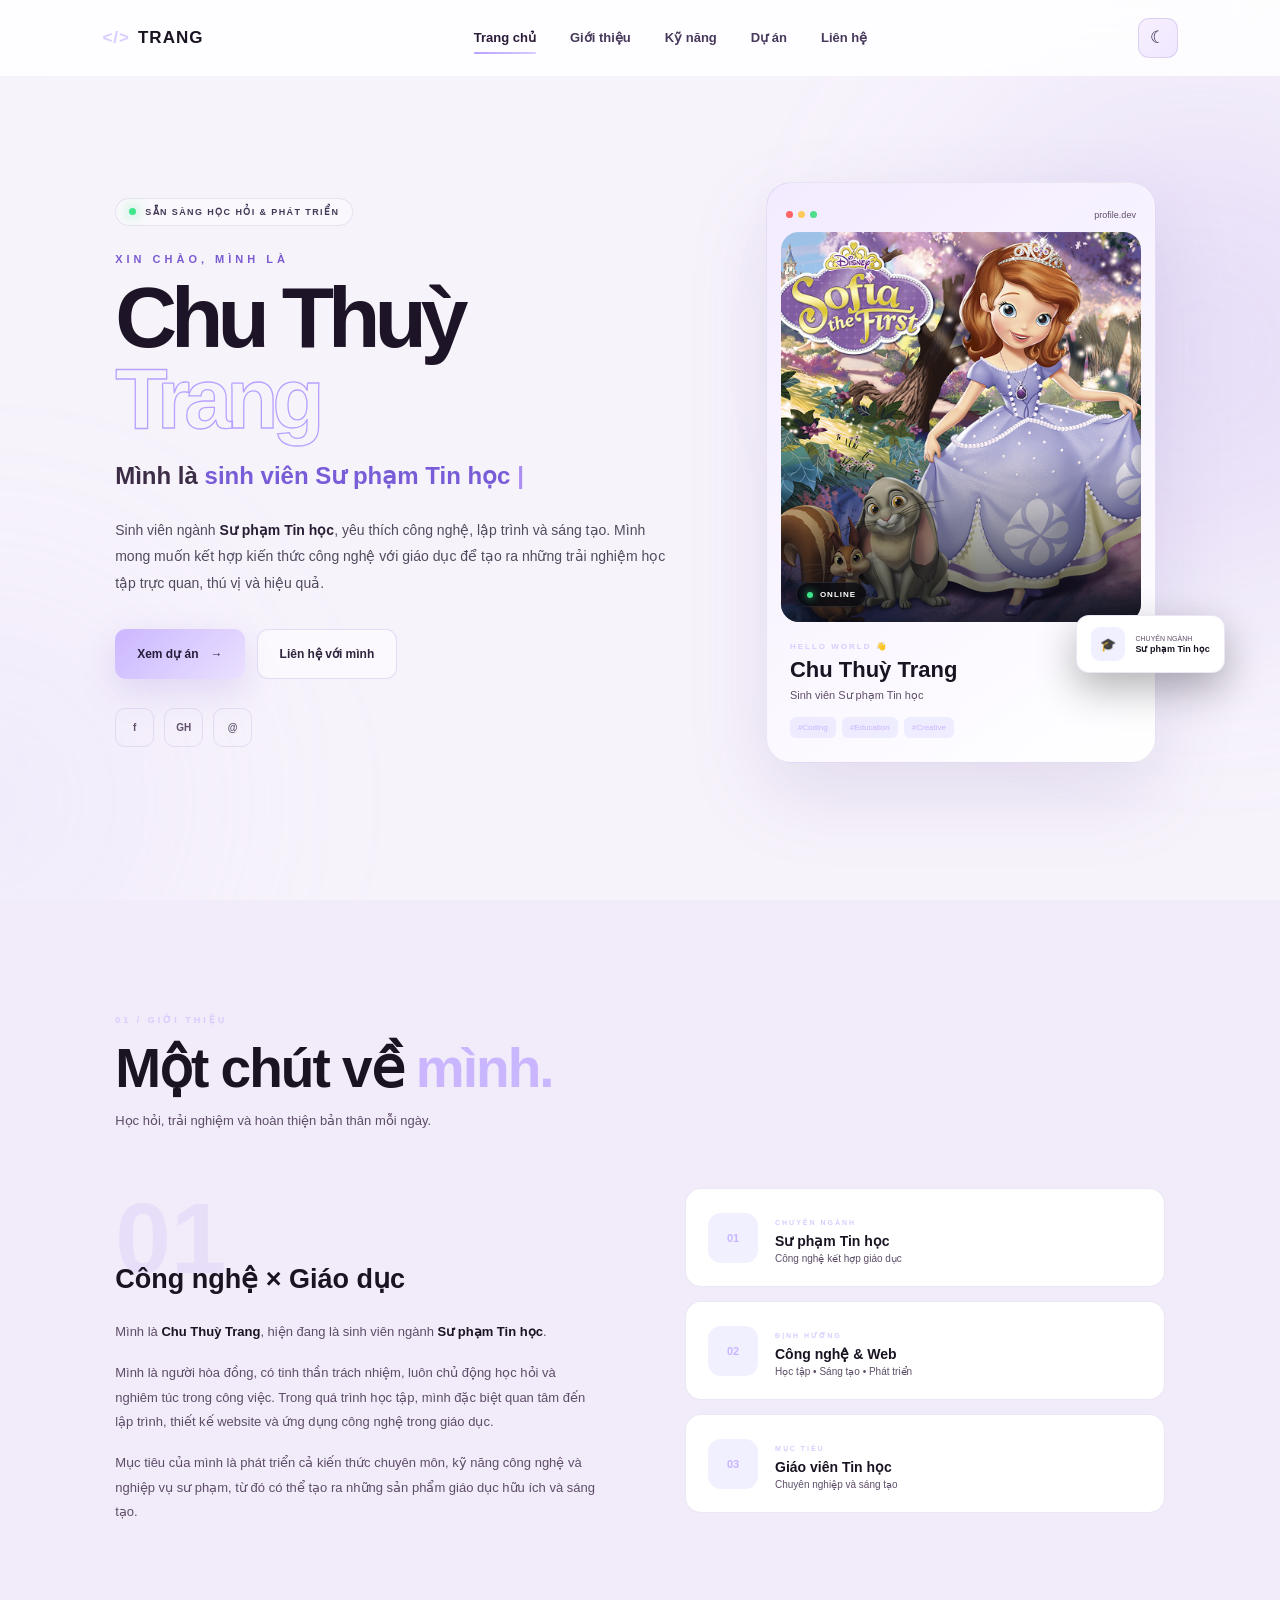
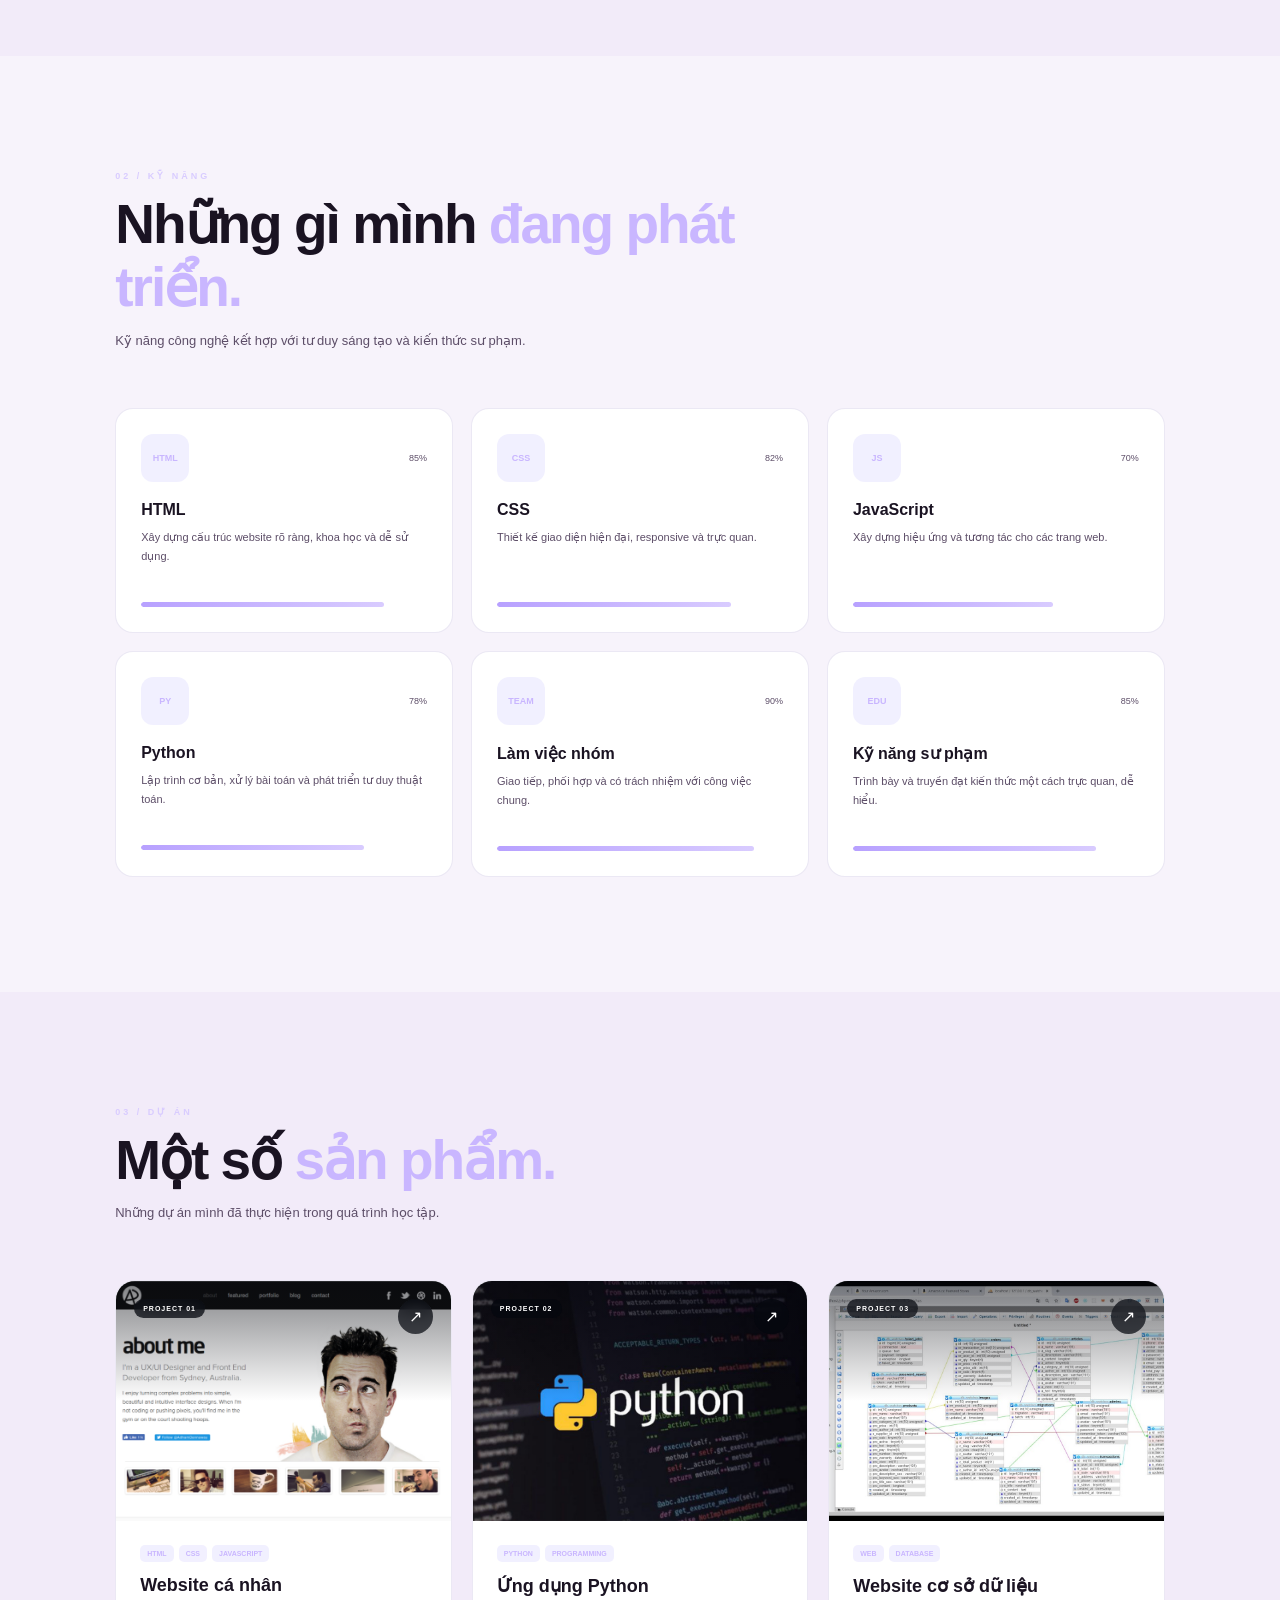
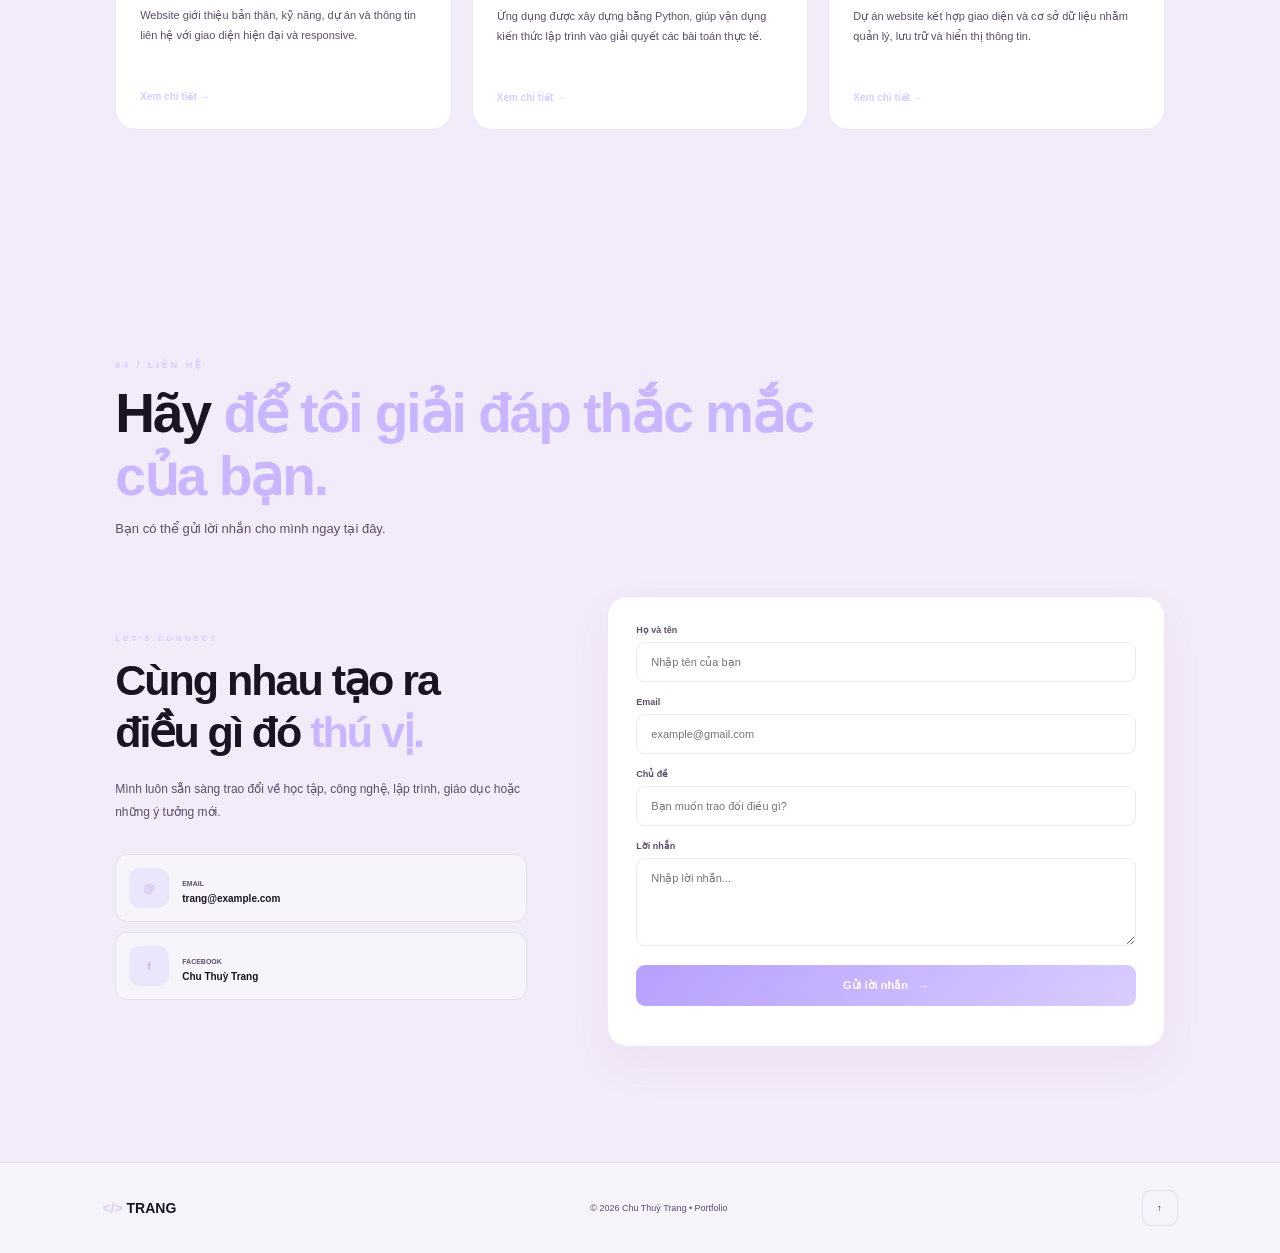
==== commit c1a887a5: "Update index.html" ====
--- a/index.html
+++ b/index.html
@@ -830,7 +830,7 @@
 
 
 <!-- index.html và script.js cùng thư mục -->
-<script src="script.js"></script>
+<script src="js/script.js"></script>
 
 </body>
 </html>
